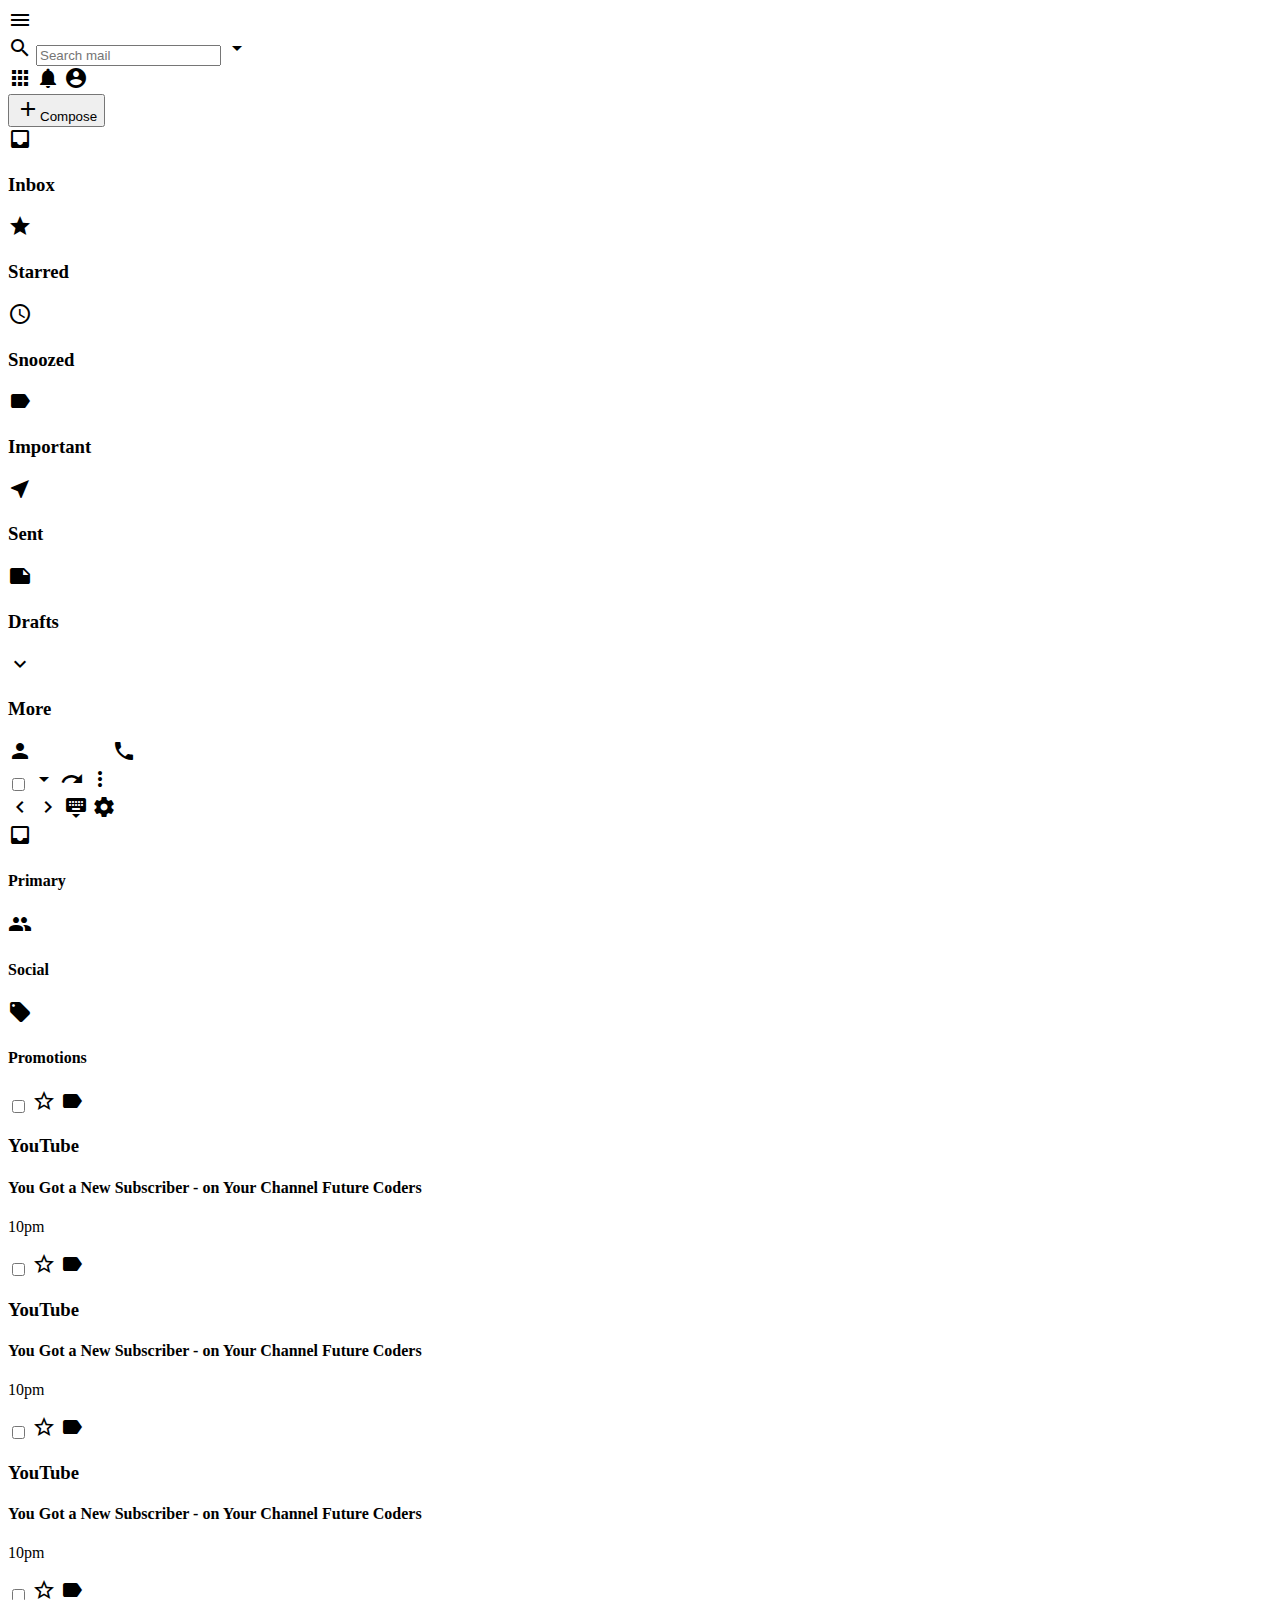
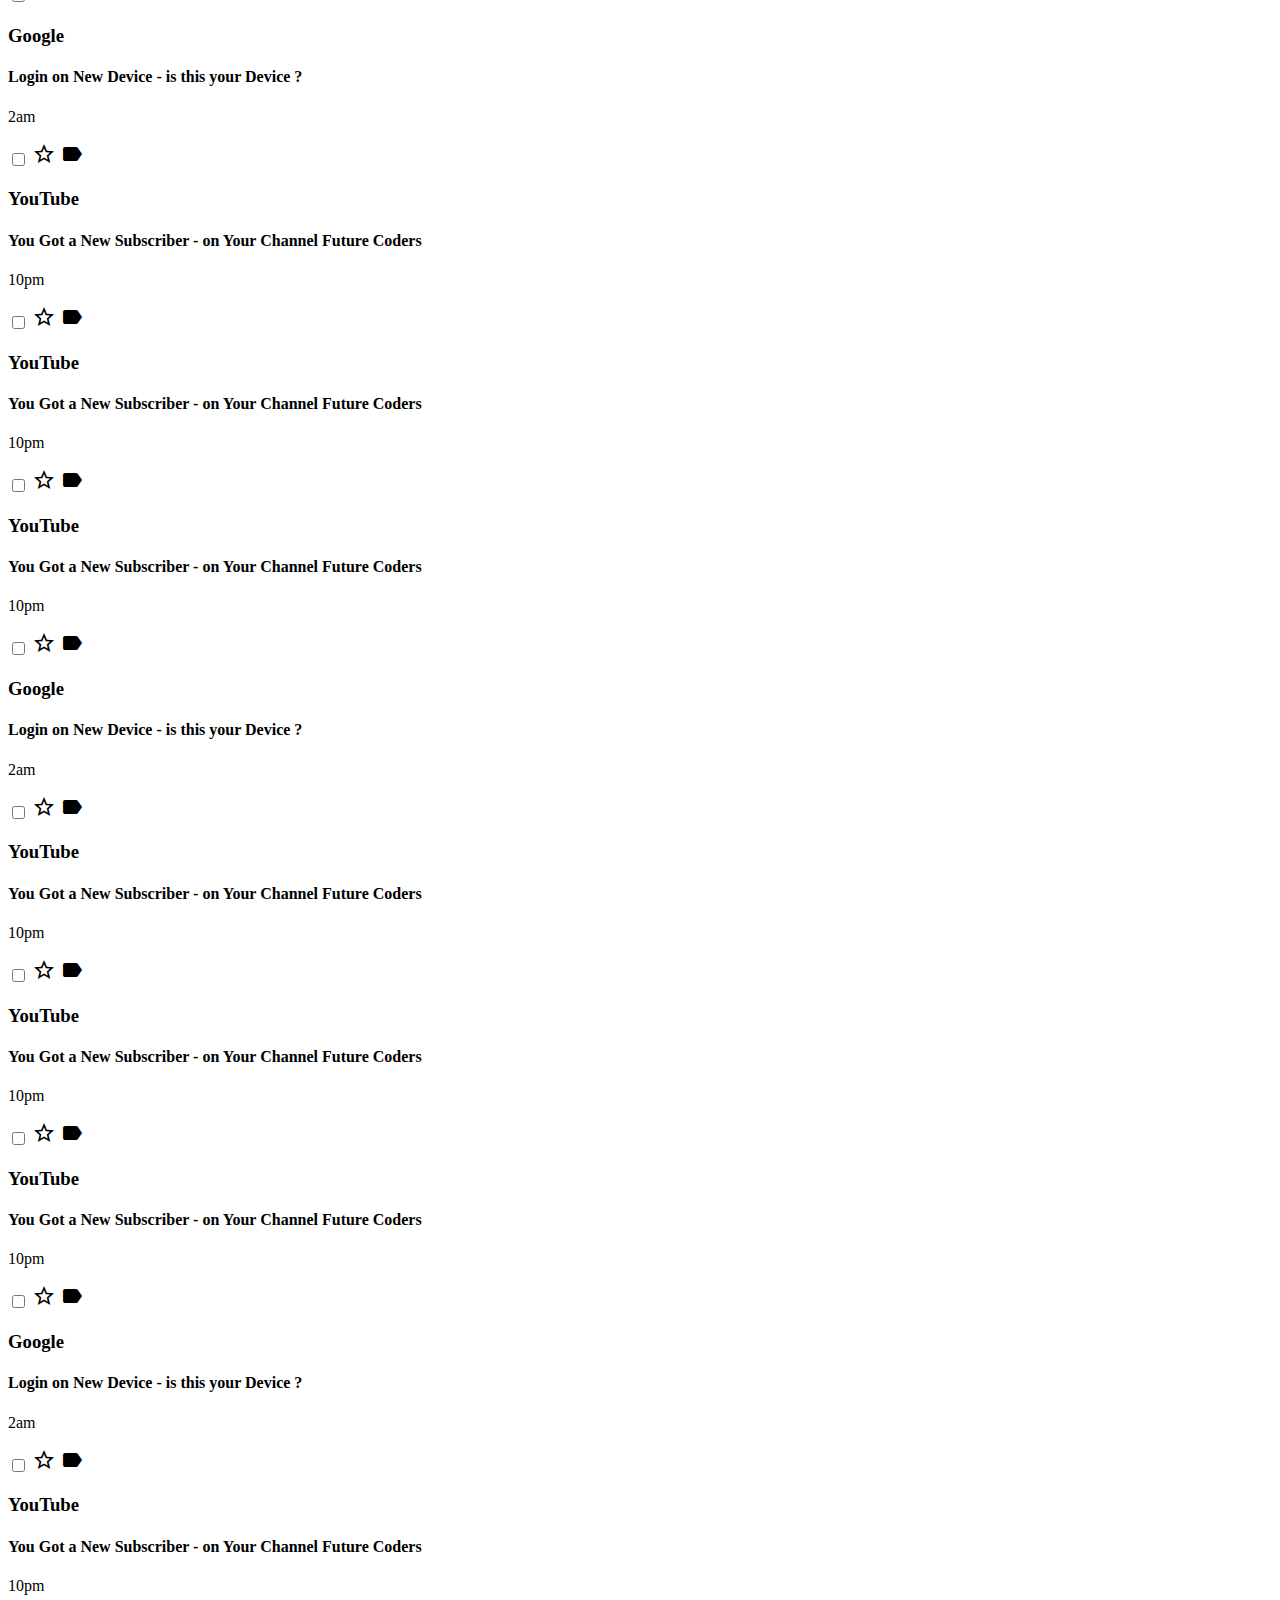
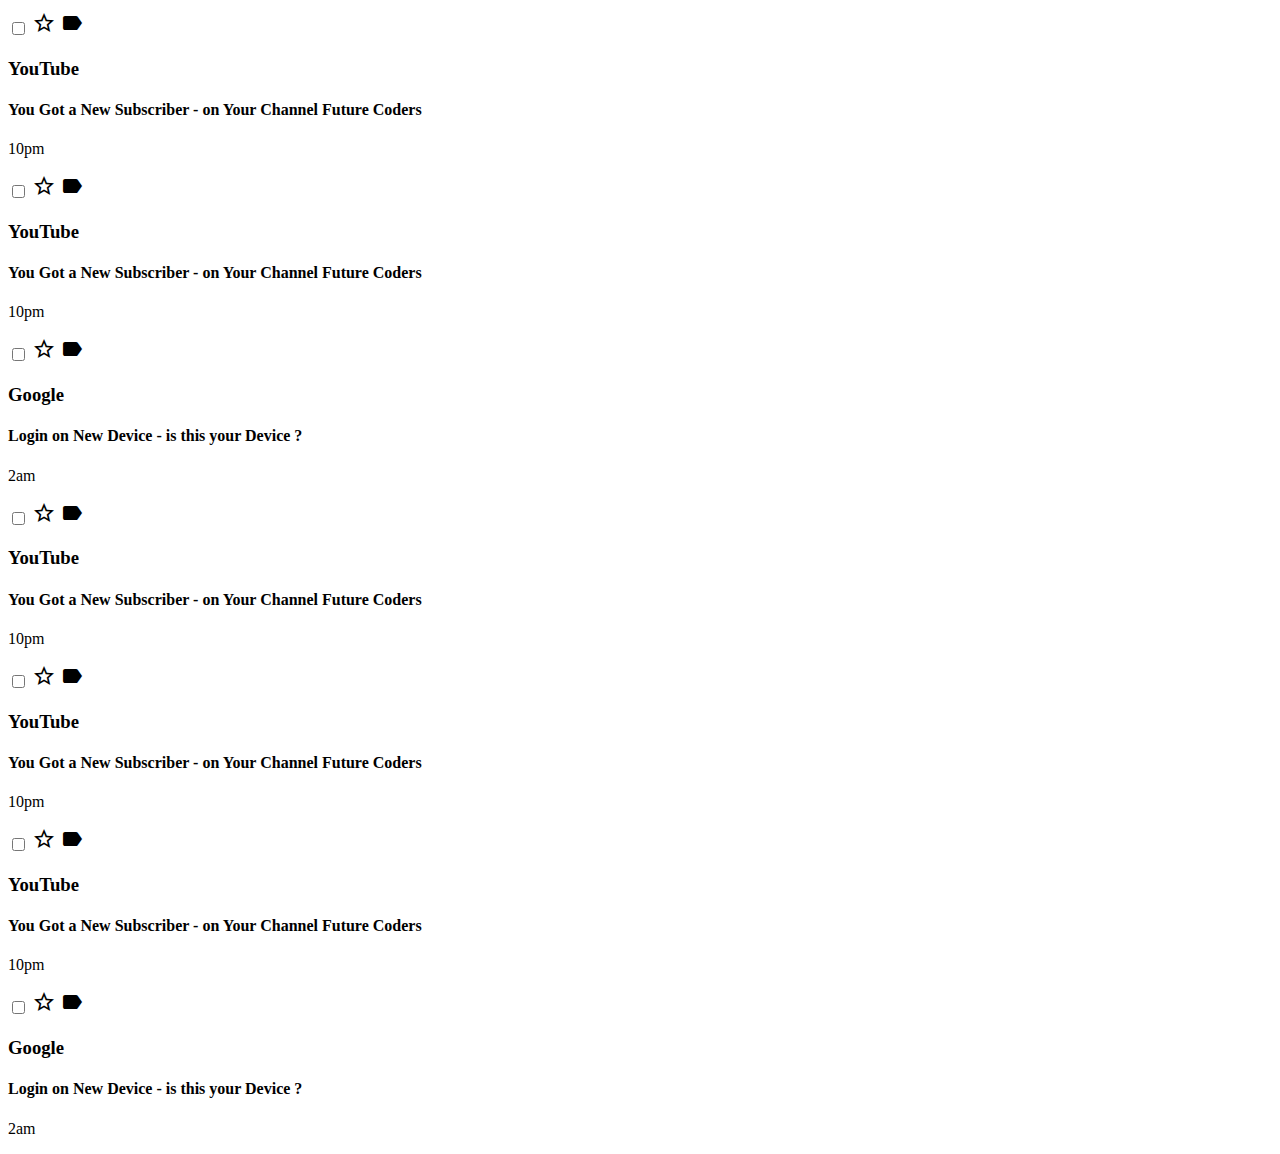
==== Index.html @ 5a6aa8e1 "Create Index.html" ====
<!DOCTYPE html>
<html lang="en">

<head>
    <meta charset="UTF-8">
    <meta http-equiv="X-UA-Compatible" content="IE=edge">
    <meta name="viewport" content="width=device-width, initial-scale=1.0">
    <link rel="stylesheet" href="https://cdn.jsdelivr.net/npm/bootstrap@4.5.3/dist/css/bootstrap.min.css" integrity="sha384-TX8t27EcRE3e/ihU7zmQxVncDAy5uIKz4rEkgIXeMed4M0jlfIDPvg6uqKI2xXr2" crossorigin="anonymous">
    <link rel="stylesheet" href="https://cdnjs.cloudflare.com/ajax/libs/font-awesome/4.7.0/css/font-awesome.min.css" integrity="sha512-SfTiTlX6kk+qitfevl/7LibUOeJWlt9rbyDn92a1DqWOw9vWG2MFoays0sgObmWazO5BQPiFucnnEAjpAB+/Sw==" crossorigin="anonymous" referrerpolicy="no-referrer"
    />
    <link href="https://fonts.googleapis.com/icon?family=Material+Icons" rel="stylesheet">
    <title>Gmail</title>
    <link rel="stylesheet" href="gmail.css" />
</head>


<body>
    <!--Header Starts-->
    <div class="header">
        <div class="headerleft">
            <span class="material-icons"> menu </span>
            <img src="https://encrypted-tbn0.gstatic.com/images?q=tbn:ANd9GcTe9u--4eh40yuiBc2m4YcNdD6Gine0uDOsCA&usqp=CAU" alt="" />
        </div>

        <div class="headermiddle">
            <span class="material-icons"> search </span>
            <input type="text" placeholder="Search mail" />
            <span class="material-icons"> arrow_drop_down </span>
        </div>

        <div class="headerright">
            <span class="material-icons"> apps </span>
            <span class="material-icons"> notifications </span>
            <span class="material-icons"> account_circle </span>
        </div>
    </div>

    <!--Header ends-->


    <!--Main Body-->
    <div class="Main">
        <div class="Left">
            <button class="sidebarcompose">
                <span class="material-icons"> add </span>Compose</button>
            <div class="LeftOption">
                <span class="material-icons"> inbox </span>
                <h3>Inbox</h3>
            </div>

            <div class="LeftOption">
                <span class="material-icons"> star </span>
                <h3>Starred</h3>
            </div>

            <div class="LeftOption">
                <span class="material-icons"> access_time </span>
                <h3>Snoozed</h3>
            </div>

            <div class="LeftOption">
                <span class="material-icons"> label_important </span>
                <h3>Important</h3>
            </div>

            <div class="LeftOption">
                <span class="material-icons"> near_me </span>
                <h3>Sent</h3>
            </div>

            <div class="LeftOption">
                <span class="material-icons"> note </span>
                <h3>Drafts</h3>
            </div>

            <div class="LeftOption">
                <span class="material-icons"> expand_more </span>
                <h3>More</h3>
            </div>

            <div class="LeftFooter">
                <div class="LeftFooterIcons">
                    <span class="material-icons"> person </span>
                    <span class="material-icons"> duo </span>
                    <span class="material-icons"> phone </span>
                </div>
            </div>
        </div>

        <!-- Email List Starts -->
        <div class="emailList">
            <!-- Settings Starts -->
            <div class="emailList__settings">
                <div class="emailList__settingsLeft">
                    <input type="checkbox" />
                    <span class="material-icons"> arrow_drop_down </span>
                    <span class="material-icons"> redo </span>
                    <span class="material-icons"> more_vert </span>
                </div>
                <div class="emailList__settingsRight">
                    <span class="material-icons"> chevron_left </span>
                    <span class="material-icons"> chevron_right </span>
                    <span class="material-icons"> keyboard_hide </span>
                    <span class="material-icons"> settings </span>
                </div>
            </div>
            <!-- Settings Ends -->

            <!-- Section Starts -->
            <div class="emailList__sections">
                <div class="section section__selected">
                    <span class="material-icons"> inbox </span>
                    <h4>Primary</h4>
                </div>

                <div class="section">
                    <span class="material-icons"> people </span>
                    <h4>Social</h4>
                </div>

                <div class="section">
                    <span class="material-icons"> local_offer </span>
                    <h4>Promotions</h4>
                </div>
            </div>
            <!-- Section Ends -->

            <!-- Email List rows starts -->
            <div class="emailList__list">
                <!-- Email Row Starts -->
                <div class="emailRow">
                    <div class="emailRow__options">
                        <input type="checkbox" name="" id="" />
                        <span class="material-icons"> star_border </span>
                        <span class="material-icons"> label_important </span>
                    </div>

                    <h3 class="emailRow__title">YouTube</h3>

                    <div class="emailRow__message">
                        <h4>
                            You Got a New Subscriber
                            <span class="emailRow__description"> - on Your Channel Future Coders </span>
                        </h4>
                    </div>

                    <p class="emailRow__time">10pm</p>
                </div>
                <!-- Email Row Ends -->

                <!-- Email Row Starts -->
                <div class="emailRow">
                    <div class="emailRow__options">
                        <input type="checkbox" name="" id="" />
                        <span class="material-icons"> star_border </span>
                        <span class="material-icons"> label_important </span>
                    </div>

                    <h3 class="emailRow__title">YouTube</h3>

                    <div class="emailRow__message">
                        <h4>
                            You Got a New Subscriber
                            <span class="emailRow__description"> - on Your Channel Future Coders </span>
                        </h4>
                    </div>

                    <p class="emailRow__time">10pm</p>
                </div>
                <!-- Email Row Ends -->

                <!-- Email Row Starts -->
                <div class="emailRow">
                    <div class="emailRow__options">
                        <input type="checkbox" name="" id="" />
                        <span class="material-icons"> star_border </span>
                        <span class="material-icons"> label_important </span>
                    </div>

                    <h3 class="emailRow__title">YouTube</h3>

                    <div class="emailRow__message">
                        <h4>
                            You Got a New Subscriber<span class="emailRow__description">
              - on Your Channel Future Coders
            </span>
                        </h4>
                    </div>

                    <p class="emailRow__time">10pm</p>
                </div>
                <!-- Email Row Ends -->

                <!-- Email Row Starts -->
                <div class="emailRow">
                    <div class="emailRow__options">
                        <input type="checkbox" name="" id="" />
                        <span class="material-icons"> star_border </span>
                        <span class="material-icons"> label_important </span>
                    </div>

                    <h3 class="emailRow__title">Google</h3>

                    <div class="emailRow__message">
                        <h4>
                            Login on New Device<span class="emailRow__description">
              - is this your Device ?
            </span>
                        </h4>
                    </div>

                    <p class="emailRow__time">2am</p>
                </div>
                <!-- Email Row Ends -->

                <!-- Email Row Starts -->
                <div class="emailRow">
                    <div class="emailRow__options">
                        <input type="checkbox" name="" id="" />
                        <span class="material-icons"> star_border </span>
                        <span class="material-icons"> label_important </span>
                    </div>

                    <h3 class="emailRow__title">YouTube</h3>

                    <div class="emailRow__message">
                        <h4>
                            You Got a New Subscriber
                            <span class="emailRow__description"> - on Your Channel Future Coders </span>
                        </h4>
                    </div>

                    <p class="emailRow__time">10pm</p>
                </div>
                <!-- Email Row Ends -->

                <!-- Email Row Starts -->
                <div class="emailRow">
                    <div class="emailRow__options">
                        <input type="checkbox" name="" id="" />
                        <span class="material-icons"> star_border </span>
                        <span class="material-icons"> label_important </span>
                    </div>

                    <h3 class="emailRow__title">YouTube</h3>

                    <div class="emailRow__message">
                        <h4>
                            You Got a New Subscriber
                            <span class="emailRow__description"> - on Your Channel Future Coders </span>
                        </h4>
                    </div>

                    <p class="emailRow__time">10pm</p>
                </div>
                <!-- Email Row Ends -->

                <!-- Email Row Starts -->
                <div class="emailRow">
                    <div class="emailRow__options">
                        <input type="checkbox" name="" id="" />
                        <span class="material-icons"> star_border </span>
                        <span class="material-icons"> label_important </span>
                    </div>

                    <h3 class="emailRow__title">YouTube</h3>

                    <div class="emailRow__message">
                        <h4>
                            You Got a New Subscriber<span class="emailRow__description">
              - on Your Channel Future Coders
            </span>
                        </h4>
                    </div>

                    <p class="emailRow__time">10pm</p>
                </div>
                <!-- Email Row Ends -->

                <!-- Email Row Starts -->
                <div class="emailRow">
                    <div class="emailRow__options">
                        <input type="checkbox" name="" id="" />
                        <span class="material-icons"> star_border </span>
                        <span class="material-icons"> label_important </span>
                    </div>

                    <h3 class="emailRow__title">Google</h3>

                    <div class="emailRow__message">
                        <h4>
                            Login on New Device<span class="emailRow__description">
              - is this your Device ?
            </span>
                        </h4>
                    </div>

                    <p class="emailRow__time">2am</p>
                </div>
                <!-- Email Row Ends -->

                <!-- Email Row Starts -->
                <div class="emailRow">
                    <div class="emailRow__options">
                        <input type="checkbox" name="" id="" />
                        <span class="material-icons"> star_border </span>
                        <span class="material-icons"> label_important </span>
                    </div>

                    <h3 class="emailRow__title">YouTube</h3>

                    <div class="emailRow__message">
                        <h4>
                            You Got a New Subscriber
                            <span class="emailRow__description"> - on Your Channel Future Coders </span>
                        </h4>
                    </div>

                    <p class="emailRow__time">10pm</p>
                </div>
                <!-- Email Row Ends -->

                <!-- Email Row Starts -->
                <div class="emailRow">
                    <div class="emailRow__options">
                        <input type="checkbox" name="" id="" />
                        <span class="material-icons"> star_border </span>
                        <span class="material-icons"> label_important </span>
                    </div>

                    <h3 class="emailRow__title">YouTube</h3>

                    <div class="emailRow__message">
                        <h4>
                            You Got a New Subscriber
                            <span class="emailRow__description"> - on Your Channel Future Coders </span>
                        </h4>
                    </div>

                    <p class="emailRow__time">10pm</p>
                </div>
                <!-- Email Row Ends -->

                <!-- Email Row Starts -->
                <div class="emailRow">
                    <div class="emailRow__options">
                        <input type="checkbox" name="" id="" />
                        <span class="material-icons"> star_border </span>
                        <span class="material-icons"> label_important </span>
                    </div>

                    <h3 class="emailRow__title">YouTube</h3>

                    <div class="emailRow__message">
                        <h4>
                            You Got a New Subscriber<span class="emailRow__description">
              - on Your Channel Future Coders
            </span>
                        </h4>
                    </div>

                    <p class="emailRow__time">10pm</p>
                </div>
                <!-- Email Row Ends -->

                <!-- Email Row Starts -->
                <div class="emailRow">
                    <div class="emailRow__options">
                        <input type="checkbox" name="" id="" />
                        <span class="material-icons"> star_border </span>
                        <span class="material-icons"> label_important </span>
                    </div>

                    <h3 class="emailRow__title">Google</h3>

                    <div class="emailRow__message">
                        <h4>
                            Login on New Device<span class="emailRow__description">
              - is this your Device ?
            </span>
                        </h4>
                    </div>

                    <p class="emailRow__time">2am</p>
                </div>
                <!-- Email Row Ends -->

                <!-- Email Row Starts -->
                <div class="emailRow">
                    <div class="emailRow__options">
                        <input type="checkbox" name="" id="" />
                        <span class="material-icons"> star_border </span>
                        <span class="material-icons"> label_important </span>
                    </div>

                    <h3 class="emailRow__title">YouTube</h3>

                    <div class="emailRow__message">
                        <h4>
                            You Got a New Subscriber
                            <span class="emailRow__description"> - on Your Channel Future Coders </span>
                        </h4>
                    </div>

                    <p class="emailRow__time">10pm</p>
                </div>
                <!-- Email Row Ends -->

                <!-- Email Row Starts -->
                <div class="emailRow">
                    <div class="emailRow__options">
                        <input type="checkbox" name="" id="" />
                        <span class="material-icons"> star_border </span>
                        <span class="material-icons"> label_important </span>
                    </div>

                    <h3 class="emailRow__title">YouTube</h3>

                    <div class="emailRow__message">
                        <h4>
                            You Got a New Subscriber
                            <span class="emailRow__description"> - on Your Channel Future Coders </span>
                        </h4>
                    </div>

                    <p class="emailRow__time">10pm</p>
                </div>
                <!-- Email Row Ends -->

                <!-- Email Row Starts -->
                <div class="emailRow">
                    <div class="emailRow__options">
                        <input type="checkbox" name="" id="" />
                        <span class="material-icons"> star_border </span>
                        <span class="material-icons"> label_important </span>
                    </div>

                    <h3 class="emailRow__title">YouTube</h3>

                    <div class="emailRow__message">
                        <h4>
                            You Got a New Subscriber<span class="emailRow__description">
              - on Your Channel Future Coders
            </span>
                        </h4>
                    </div>

                    <p class="emailRow__time">10pm</p>
                </div>
                <!-- Email Row Ends -->

                <!-- Email Row Starts -->
                <div class="emailRow">
                    <div class="emailRow__options">
                        <input type="checkbox" name="" id="" />
                        <span class="material-icons"> star_border </span>
                        <span class="material-icons"> label_important </span>
                    </div>

                    <h3 class="emailRow__title">Google</h3>

                    <div class="emailRow__message">
                        <h4>
                            Login on New Device<span class="emailRow__description">
              - is this your Device ?
            </span>
                        </h4>
                    </div>

                    <p class="emailRow__time">2am</p>
                </div>
                <!-- Email Row Ends -->

                <!-- Email Row Starts -->
                <div class="emailRow">
                    <div class="emailRow__options">
                        <input type="checkbox" name="" id="" />
                        <span class="material-icons"> star_border </span>
                        <span class="material-icons"> label_important </span>
                    </div>

                    <h3 class="emailRow__title">YouTube</h3>

                    <div class="emailRow__message">
                        <h4>
                            You Got a New Subscriber
                            <span class="emailRow__description"> - on Your Channel Future Coders </span>
                        </h4>
                    </div>

                    <p class="emailRow__time">10pm</p>
                </div>
                <!-- Email Row Ends -->

                <!-- Email Row Starts -->
                <div class="emailRow">
                    <div class="emailRow__options">
                        <input type="checkbox" name="" id="" />
                        <span class="material-icons"> star_border </span>
                        <span class="material-icons"> label_important </span>
                    </div>

                    <h3 class="emailRow__title">YouTube</h3>

                    <div class="emailRow__message">
                        <h4>
                            You Got a New Subscriber
                            <span class="emailRow__description"> - on Your Channel Future Coders </span>
                        </h4>
                    </div>

                    <p class="emailRow__time">10pm</p>
                </div>
                <!-- Email Row Ends -->

                <!-- Email Row Starts -->
                <div class="emailRow">
                    <div class="emailRow__options">
                        <input type="checkbox" name="" id="" />
                        <span class="material-icons"> star_border </span>
                        <span class="material-icons"> label_important </span>
                    </div>

                    <h3 class="emailRow__title">YouTube</h3>

                    <div class="emailRow__message">
                        <h4>
                            You Got a New Subscriber<span class="emailRow__description">
              - on Your Channel Future Coders
            </span>
                        </h4>
                    </div>

                    <p class="emailRow__time">10pm</p>
                </div>
                <!-- Email Row Ends -->

                <!-- Email Row Starts -->
                <div class="emailRow">
                    <div class="emailRow__options">
                        <input type="checkbox" name="" id="" />
                        <span class="material-icons"> star_border </span>
                        <span class="material-icons"> label_important </span>
                    </div>

                    <h3 class="emailRow__title">Google</h3>

                    <div class="emailRow__message">
                        <h4>
                            Login on New Device<span class="emailRow__description">
              - is this your Device ?
            </span>
                        </h4>
                    </div>

                    <p class="emailRow__time">2am</p>
                </div>
                <!-- Email Row Ends -->
            </div>
            <!-- Email List rows Ends -->
        </div>
        <!-- Email List Ends -->
    </div>
    <!-- Main Body Ends -->
</body>

</html>
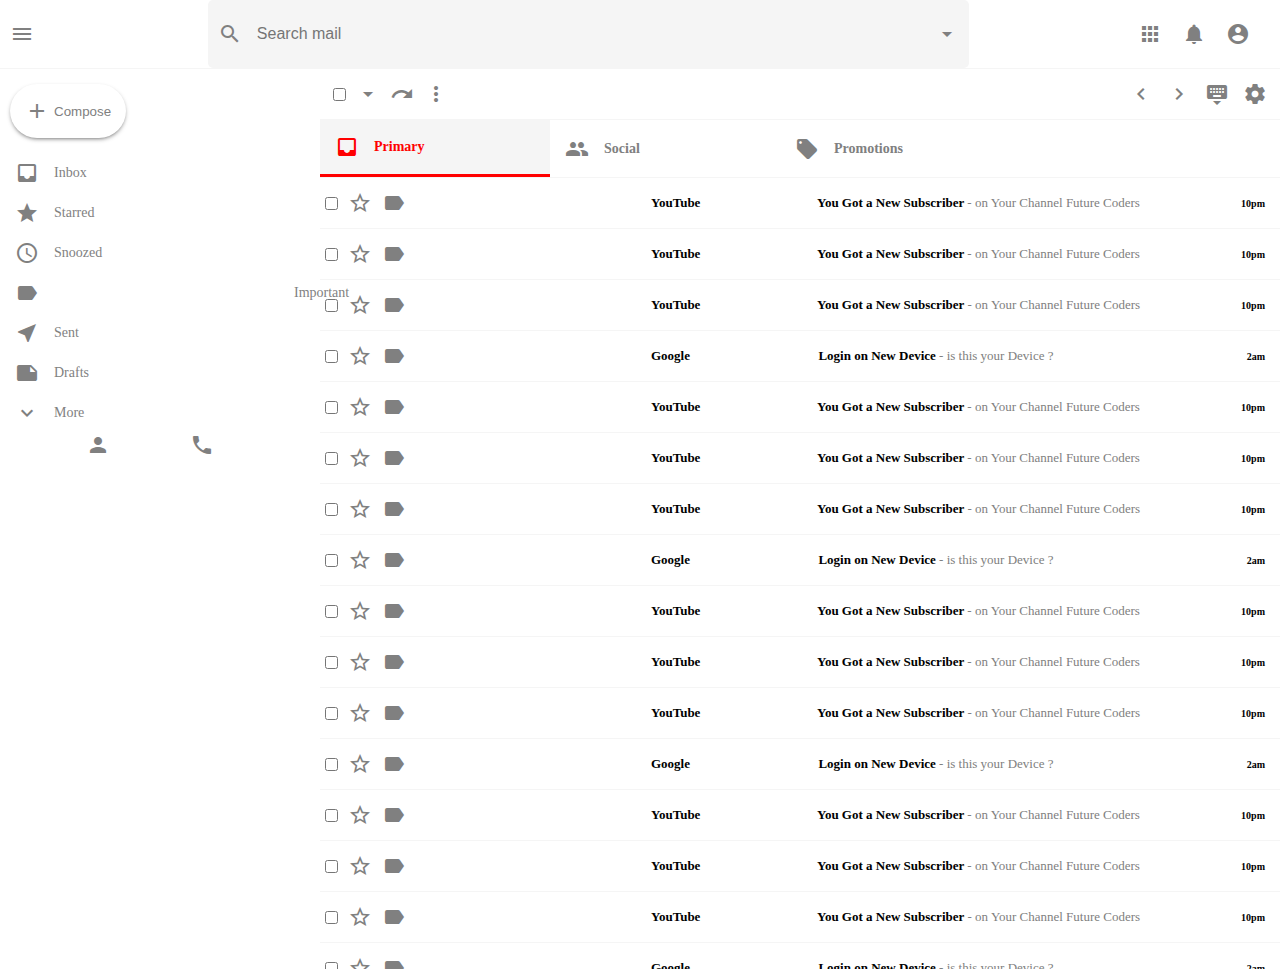
==== commit 2e8ed09b: "Update Index.html" ====
--- a/Index.html
+++ b/Index.html
@@ -10,7 +10,7 @@
     />
     <link href="https://fonts.googleapis.com/icon?family=Material+Icons" rel="stylesheet">
     <title>Gmail</title>
-    <link rel="stylesheet" href="gmail.css" />
+    <link rel="stylesheet" href="index.css" />
 </head>
 
 
--- a/index.css
+++ b/index.css
@@ -0,0 +1,303 @@
+* {
+    margin: 0;
+    padding: 0;
+}
+
+.headerleft img {
+    object-fit: contain;
+    height: 40px;
+    margin-left: 5px;
+}
+
+.header {
+    display: flex;
+    align-items: center;
+    justify-content: space-between;
+    border-bottom: 1px solid whitesmoke;
+}
+
+.headerleft {
+    display: flex;
+    align-items: center;
+}
+
+.headerleft span {
+    padding: 10px;
+    cursor: pointer;
+}
+
+.headermiddle {
+    display: flex;
+    flex: 0.7;
+    align-items: center;
+    background-color: whitesmoke;
+    padding: 10px;
+    border-radius: 5px;
+}
+
+.material-icons {
+    color: gray;
+}
+
+.headermiddle input {
+    border: none;
+    width: 100%;
+    padding: 10px;
+    outline: none;
+    font-size: medium;
+    background-color: transparent;
+}
+
+.headerright {
+    display: flex;
+    padding-right: 20px;
+}
+
+.headerright span {
+    padding: 10px;
+    cursor: pointer;
+}
+
+.header__middle {
+    display: flex;
+    flex: 0.7;
+    align-items: center;
+    background-color: whitesmoke;
+    padding: 10px;
+    border-radius: 5px;
+}
+
+.material-icons {
+    color: gray;
+}
+
+.header__middle input {
+    border: none;
+    width: 100%;
+    padding: 10px;
+    outline: none;
+    font-size: medium;
+    background-color: transparent;
+}
+
+.header__right {
+    display: flex;
+    padding-right: 20px;
+}
+
+.header__right span {
+    padding: 10px;
+    cursor: pointer;
+}
+
+
+/* Sidebar */
+
+.Left {
+    flex: 0.3;
+    max-width: 300px;
+    padding-right: 20px;
+}
+
+.sidebarcompose {
+    margin-top: 15px;
+    margin-left: 10px;
+    margin-bottom: 15px;
+    text-transform: capitalize;
+    color: gray;
+    padding: 15px;
+    border-radius: 30px;
+    background-color: white;
+    display: flex;
+    align-items: center;
+    cursor: pointer;
+    outline: none;
+    border: none;
+    box-shadow: 0px 2px 5px -2px rgba(0, 0, 0, 0.75);
+}
+
+.sidebarcompose span {
+    margin-right: 5px;
+}
+
+.LeftOption {
+    display: flex;
+    align-items: center;
+    height: 40px;
+    padding: 0 10px;
+    border-top-right-radius: 20px;
+    border-bottom-right-radius: 20px;
+    cursor: pointer;
+    color: #818181;
+}
+
+.LeftOption .material-icons {
+    padding: 5px;
+}
+
+.LeftOption h3 {
+    flex: 1;
+    margin-left: 10px;
+    font-size: 14px;
+    font-weight: 400;
+}
+
+.LeftOption:hover,
+.LeftOption:hover h3,
+.LeftOption:hover .material-icons,
+.LeftOption__active,
+.LeftOption__active h3,
+.LeftOption__active .material-icons {
+    background-color: #fcecec;
+    color: #c04b37;
+    font-weight: 800;
+}
+
+.LeftFooter {
+    display: flex;
+    justify-content: center;
+}
+
+.LeftFooterIcons.material-icons {
+    margin: 7px;
+    cursor: pointer;
+}
+
+
+/* main body */
+
+.Main {
+    display: flex;
+    height: 100vh;
+}
+
+body {
+    height: 100vh;
+    overflow-y: hidden;
+}
+
+
+/* email list */
+
+.emailList {
+    flex: 1;
+    overflow: scroll;
+}
+
+.emailList__settings {
+    position: sticky;
+    top: 0;
+    display: flex;
+    justify-content: space-between;
+    border-bottom: 1px solid whitesmoke;
+    background-color: white;
+    z-index: 999;
+    padding: 8px;
+}
+
+.emailList__settingsLeft {
+    display: flex;
+    align-items: center;
+}
+
+.emailList__settings .material-icons {
+    margin: 5px;
+    cursor: pointer;
+}
+
+.section {
+    display: flex;
+    align-items: center;
+    border-bottom-width: 2px;
+    padding: 15px;
+    min-width: 200px;
+    cursor: pointer;
+    color: grey;
+    border-width: 0;
+}
+
+.emailList__sections {
+    position: sticky;
+    top: 0;
+    display: flex;
+    background-color: white;
+    border-bottom: 1px solid whitesmoke;
+    z-index: 999;
+}
+
+.section__selected {
+    background-color: whitesmoke;
+    border-width: 3px;
+    color: red;
+    border-bottom: 3px solid red;
+}
+
+.section__selected .material-icons {
+    color: red;
+}
+
+.section:hover {
+    background-color: whitesmoke;
+    border-width: 3px;
+}
+
+.section h4 {
+    font-size: 14px;
+    margin-left: 15px;
+}
+
+.emailRow__options {
+    display: flex;
+    align-items: center;
+}
+
+.emailRow__options .material-icons,
+input {
+    margin: 5px;
+}
+
+.emailRow {
+    display: flex;
+    align-items: center;
+    height: 50px;
+    border-bottom: 1px solid whitesmoke;
+    cursor: pointer;
+    z-index: 999;
+}
+
+.emailRow:hover {
+    border-top: 1px solid whitesmoke;
+    box-shadow: 0 4px 4px -2px rgba(0, 0, 0, 0.24);
+}
+
+.emailRow__message {
+    display: flex;
+    flex: 0.8;
+    align-items: center;
+    font-size: 13px;
+}
+
+.emailRow__message h4 {
+    width: 400px;
+    white-space: nowrap;
+    overflow: hidden;
+    text-overflow: ellipsis;
+    padding-left: 5px;
+    padding-right: 5px;
+}
+
+.emailRow__title {
+    font-size: 13px;
+    flex: 0.3;
+}
+
+.emailRow__time {
+    padding-right: 15px;
+    font-size: 10px;
+    font-weight: bold;
+}
+
+.emailRow__description {
+    font-weight: 400;
+    color: gray;
+}
